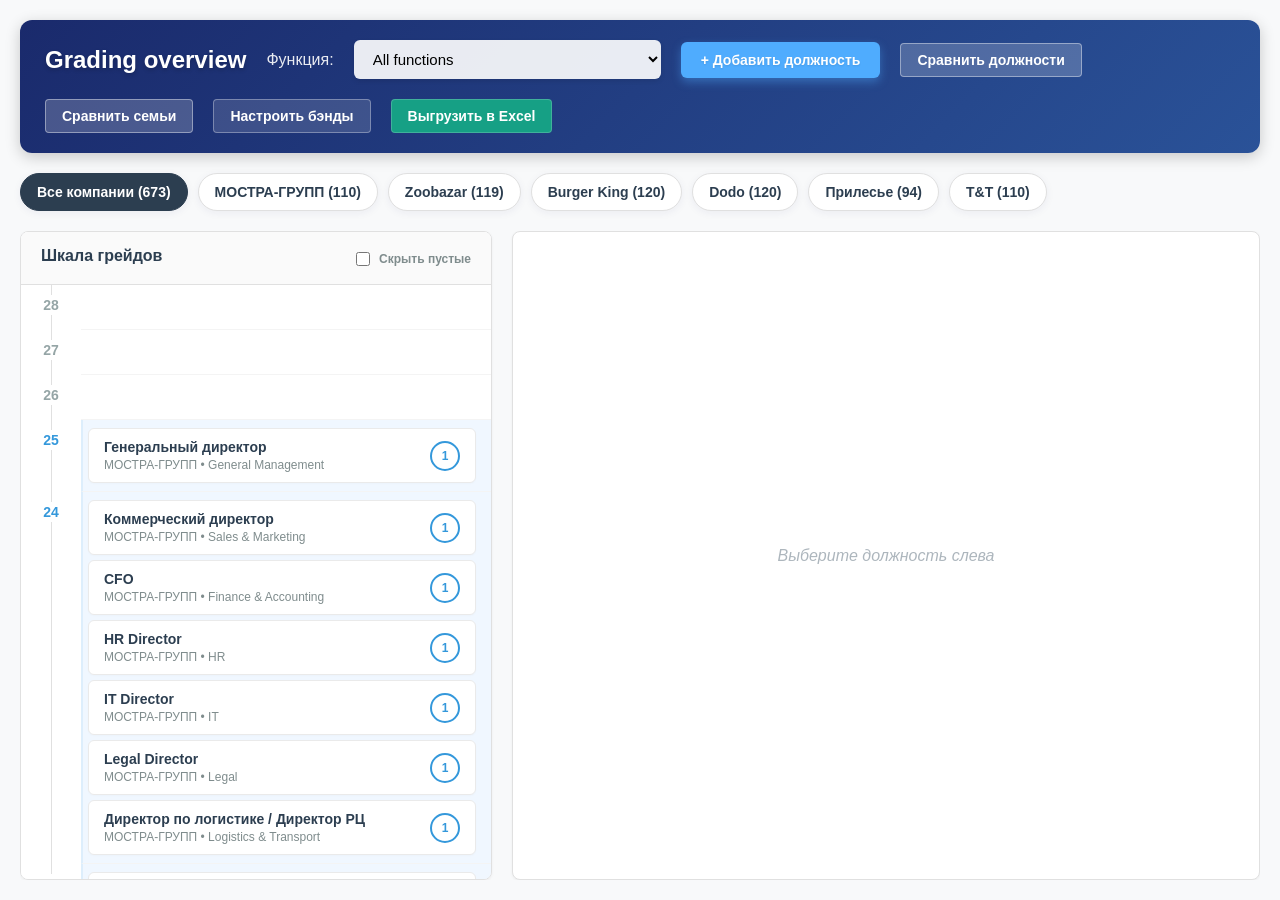
==== grading.html @ 47e670c4 "Initial grading app implementation" ====
<!DOCTYPE html>
<html lang="ru">
<head>
    <meta charset="UTF-8">
    <meta name="viewport" content="width=device-width, initial-scale=1.0">
    <title>Система грейдов (Hay Group) - Полное сравнение</title>
    <link rel="stylesheet" href="styles.css">
</head>
<body>

    <div class="header-controls">
        <h2>Grading overview</h2>
        
        <label for="functionSelect">Функция:</label>
        <select id="functionSelect">
            <option value="all">All functions</option>
        </select>

        <button id="btnAdd" class="btn-add">+ Добавить должность</button>

        <button id="comparePositionsBtn" class="btn-compare">Сравнить должности</button>

        <button id="compareBtn" class="btn-compare">Сравнить семьи</button>

        <button id="manageBandsBtn" class="btn-bands">Настроить бэнды</button>

        <button id="exportExcelBtn" class="btn-export">Выгрузить в Excel</button>
    </div>
    <div class="company-filters" id="companyFilters"></div>

    <div class="main-container">
        <!-- Left Panel -->
        <div class="structure-panel" id="structurePanel">
            <div class="panel-header" id="panelHeader">
                <span id="panelTitle">Шкала грейдов</span>
                <label class="control-checkbox" id="checkboxWrapper">
                    <input type="checkbox" id="hideEmptyGrades">
                    Скрыть пустые
                </label>
            </div>
            <div class="grades-list" id="gradesList">
                <div class="placeholder" style="padding: 20px;">Загрузка должностей</div>
            </div>
        </div>

        <!-- Right Panel -->
        <div class="details-panel" id="detailsPanel">
            <div class="placeholder">Выберите должность слева</div>
        </div>
    </div>

    <!-- Modal Window -->
    <div class="modal-overlay" id="modalOverlay">
        <div class="modal-window">
            <div class="modal-header" id="modalHeaderTitle">Добавление новой должности</div>
            <div class="modal-body">
                <div class="modal-input-group">
                    <label>Название должности</label>
                    <input type="text" id="modalTitle" placeholder="Например: Senior Architect">
                </div>
                
                <div class="modal-input-group">
                    <label>Семья (Функция)</label>
                    <select id="modalFunction">
                        <option value="">-- Выберите --</option>
                    </select>
                </div>

                <div class="modal-input-group">
                    <label>Компания группы</label>
                    <select id="modalCompany">
                        <option value="">-- Выберите --</option>
                    </select>
                </div>

                <div class="modal-input-group">
                    <label>Краткое описание</label>
                    <textarea id="modalDesc" rows="2" placeholder="Основные обязанности"></textarea>
                </div>

                <div style="display: flex; gap: 15px;">
                    <div class="modal-input-group" style="flex:1;">
                        <label>Знания (Know-How)</label>
                        <select id="modalScoreKH"></select>
                    </div>
                    <div class="modal-input-group" style="flex:1;">
                        <label>Решение проблем (%)</label>
                        <select id="modalScorePS"></select>
                    </div>
                    <div class="modal-input-group" style="flex:1;">
                        <label>Короткий профиль</label>
                        <select id="modalShortProfile"></select>
                    </div>
                </div>

                <div class="calculated-grade">
                    <h3 id="modalGradeDisplay">Грейд: -</h3>
                    <div id="modalGradeFormula" style="font-size: 12px; color: #666;">Рассчитывается автоматически от суммы баллов</div>
                </div>
            </div>

            <div class="modal-footer">
                <button id="modalCancelBtn" class="btn-cancel">Отмена</button>
                <button id="modalSaveBtn">Сохранить</button>
            </div>
        </div>
    </div>

    <div class="modal-overlay" id="bandsModalOverlay">
        <div class="modal-window bands-modal-window">
            <div class="modal-header">Настройка агрегированных бэндов</div>
            <div class="modal-body">
                <label class="bands-visibility-toggle">
                    <input type="checkbox" id="hideBandsInScaleCheckbox">
                    Не выводить бэнды
                </label>
                <div class="bands-modal-intro">
                    Создайте собственные бэнды и объедините в них один или несколько грейдов. Шкала грейдов останется без изменений и будет показана рядом.
                </div>
                <div class="bands-editor-list" id="bandsEditorList"></div>
                <button id="addBandRowBtn" class="btn-bands-add">+ Добавить бэнд</button>
            </div>

            <div class="modal-footer">
                <button id="bandsModalCancelBtn" class="btn-cancel">Отмена</button>
                <button id="bandsModalSaveBtn">Сохранить бэнды</button>
            </div>
        </div>
    </div>

    <div class="modal-overlay" id="deleteConfirmOverlay">
        <div class="modal-window confirm-modal-window">
            <div class="modal-header">Удаление должности</div>
            <div class="modal-body">
                <div class="confirm-modal-text" id="deleteConfirmText">
                    Вы уверены, что хотите удалить эту должность?
                </div>
            </div>
            <div class="modal-footer">
                <button id="deleteConfirmCancelBtn" class="btn-cancel">Отмена</button>
                <button id="deleteConfirmSubmitBtn" class="btn-delete-position">Удалить</button>
            </div>
        </div>
    </div>
    <script src="app.js"></script>
</body>
</html>
---- styles.css ----
:root {
    --primary-color: #2c3e50;
    --secondary-color: #3498db;
    --accent-color: #e67e22;
    --bg-color: #f8f9fa;
    --card-bg: #ffffff;
    --text-color: #2c3e50;
    --border-color: #e0e0e0;
    --active-bg: #f0f7ff;
    --success-color: #27ae60;
    --header-bg-start: #1a2a6c;
    --header-bg-end: #2a5298;
    --btn-add-light: #4facfe;
}

body {
    font-family: 'Segoe UI', Tahoma, Geneva, Verdana, sans-serif;
    background-color: var(--bg-color);
    color: var(--text-color);
    margin: 0;
    padding: 20px;
    display: flex;
    flex-direction: column;
    height: 100vh;
    box-sizing: border-box;
}

* {
    scrollbar-width: thin;
    scrollbar-color: rgba(79, 172, 254, 0.45) rgba(79, 172, 254, 0.12);
}

*::-webkit-scrollbar {
    width: 8px;
    height: 8px;
}

*::-webkit-scrollbar-track {
    background: rgba(79, 172, 254, 0.12);
    border-radius: 999px;
}

*::-webkit-scrollbar-thumb {
    background: rgba(79, 172, 254, 0.45);
    border-radius: 999px;
    border: 1px solid rgba(255, 255, 255, 0.35);
}

*::-webkit-scrollbar-thumb:hover {
    background: rgba(79, 172, 254, 0.6);
}

h1,
h2 {
    margin: 0 0 20px 0;
    color: var(--primary-color);
    font-weight: 600;
}

.header-controls {
    background: linear-gradient(135deg, var(--header-bg-start), var(--header-bg-end));
    padding: 20px 25px;
    border-radius: 12px;
    box-shadow: 0 4px 15px rgba(0, 0, 0, 0.2);
    margin-bottom: 20px;
    display: flex;
    align-items: center;
    gap: 20px;
    border: none;
    flex-wrap: wrap;
}

.header-controls h2 {
    color: white;
    margin: 0;
    text-shadow: 0 2px 4px rgba(0, 0, 0, 0.2);
}

.header-controls label {
    color: rgba(255, 255, 255, 0.9);
    font-weight: 500;
}

.header-controls select {
    padding: 10px 15px;
    border-radius: 6px;
    border: none;
    font-size: 15px;
    min-width: 180px;
    background: rgba(255, 255, 255, 0.9);
    cursor: pointer;
    box-shadow: 0 2px 5px rgba(0, 0, 0, 0.1);
}

.company-filters {
    display: flex;
    gap: 10px;
    flex-wrap: wrap;
    margin-bottom: 20px;
}

.company-filter-btn {
    background: white;
    color: var(--primary-color);
    border: 1px solid var(--border-color);
    border-radius: 999px;
    padding: 10px 16px;
    font-weight: 600;
    box-shadow: 0 2px 8px rgba(26, 42, 108, 0.06);
}

.company-filter-btn:hover {
    border-color: var(--secondary-color);
    color: var(--secondary-color);
}

.company-filter-btn.active {
    background: var(--primary-color);
    color: white;
    border-color: var(--primary-color);
}

button {
    background: var(--secondary-color);
    color: white;
    border: none;
    padding: 8px 16px;
    border-radius: 4px;
    cursor: pointer;
    font-size: 14px;
    transition: all 0.3s ease;
}

button:hover {
    transform: translateY(-1px);
    box-shadow: 0 4px 8px rgba(0, 0, 0, 0.2);
}

button:disabled {
    opacity: 0.5;
    cursor: not-allowed;
    transform: none;
    box-shadow: none;
}

.btn-add {
    background: var(--btn-add-light);
    color: white;
    font-weight: 600;
    padding: 10px 20px;
    border-radius: 6px;
    box-shadow: 0 4px 10px rgba(79, 172, 254, 0.4);
    text-shadow: 0 1px 2px rgba(0, 0, 0, 0.1);
    transition: opacity 0.3s, visibility 0.3s;
}

.btn-add:hover {
    background: #6bb9ff;
    box-shadow: 0 6px 15px rgba(79, 172, 254, 0.5);
}

.btn-add.hidden {
    opacity: 0;
    visibility: hidden;
    pointer-events: none;
}

.btn-compare {
    background: rgba(255, 255, 255, 0.2);
    border: 1px solid rgba(255, 255, 255, 0.4);
    font-weight: 600;
}

.btn-compare:hover {
    background: rgba(255, 255, 255, 0.3);
}

.btn-compare.active {
    background: white;
    color: var(--header-bg-start);
}

.btn-export {
    background: #16a085;
    font-weight: 600;
    border: 1px solid rgba(255, 255, 255, 0.18);
}

.btn-export:hover {
    background: #1abc9c;
}

.btn-bands {
    background: rgba(255, 255, 255, 0.14);
    border: 1px solid rgba(255, 255, 255, 0.32);
    font-weight: 600;
}

.btn-bands:hover {
    background: rgba(255, 255, 255, 0.24);
}

.btn-cancel {
    background: #95a5a6;
}

.btn-cancel:hover {
    background: #7f8c8d;
}

.control-checkbox {
    display: flex;
    align-items: center;
    gap: 6px;
    cursor: pointer;
    user-select: none;
    font-size: 12px;
    color: #7f8c8d;
    margin-top: 2px;
}

.control-checkbox input {
    width: 14px;
    height: 14px;
    cursor: pointer;
    accent-color: var(--secondary-color);
}

.control-checkbox.disabled {
    opacity: 0.4;
    cursor: not-allowed;
    pointer-events: none;
}

.main-container {
    display: flex;
    gap: 20px;
    flex: 1;
    overflow: hidden;
}

.structure-panel {
    width: 470px;
    background: var(--card-bg);
    padding: 0;
    border-radius: 8px;
    box-shadow: 0 1px 3px rgba(0, 0, 0, 0.05);
    overflow-y: auto;
    flex-shrink: 0;
    border: 1px solid var(--border-color);
    display: flex;
    flex-direction: column;
    transition: width 0.3s ease, opacity 0.3s ease, margin 0.3s ease;
}

.panel-header {
    padding: 15px 20px;
    border-bottom: 1px solid var(--border-color);
    font-weight: 600;
    color: var(--primary-color);
    background: #fafafa;
    position: sticky;
    top: 0;
    z-index: 5;
    display: flex;
    justify-content: space-between;
    align-items: flex-start;
}

.grades-list {
    padding: 0;
    flex: 1;
}

.filter-list {
    padding: 20px;
    flex: 1;
    display: flex;
    flex-direction: column;
    gap: 10px;
}

.filter-item {
    display: flex;
    align-items: center;
    padding: 12px;
    background: #f8f9fa;
    border-radius: 6px;
    cursor: pointer;
    transition: background 0.2s;
    border: 1px solid transparent;
}

.filter-item:hover {
    background: #f0f2f5;
}

.filter-item input {
    width: 18px;
    height: 18px;
    margin-right: 12px;
    accent-color: var(--secondary-color);
    cursor: pointer;
}

.filter-item label {
    font-weight: 600;
    color: var(--primary-color);
    cursor: pointer;
    flex: 1;
}

.grade-row {
    display: flex;
    min-height: 40px;
    position: relative;
}

.grade-row.hidden-grade {
    display: none;
}

.band-marker {
    width: 60px;
    display: flex;
    align-items: center;
    justify-content: center;
    padding: 8px 6px;
    position: relative;
    flex-shrink: 0;
}

.band-line {
    position: absolute;
    top: 0;
    bottom: 0;
    right: 50%;
    width: 1px;
    background-color: #d7e1ea;
}

.band-marker.has-band {
    padding: 0 6px;
}

.band-marker.has-band .band-line {
    display: none;
}

.band-marker.has-band::before {
    content: "";
    position: absolute;
    inset: 0 6px;
    background: #eef6ff;
    border-left: 1px solid #cfe3f6;
    border-right: 1px solid #cfe3f6;
}

.band-marker.has-band.has-positions::before {
    background: #e6f4ea;
    border-left-color: #bfdfc5;
    border-right-color: #bfdfc5;
}

.band-marker.has-band.band-single::before {
    top: 4px;
    bottom: 4px;
    border: 1px solid #cfe3f6;
    border-radius: 12px;
}

.band-marker.has-band.has-positions.band-single::before {
    border-color: #bfdfc5;
}

.band-marker.has-band.band-start::before {
    top: 4px;
    border-top: 1px solid #cfe3f6;
    border-top-left-radius: 12px;
    border-top-right-radius: 12px;
}

.band-marker.has-band.has-positions.band-start::before {
    border-top-color: #bfdfc5;
}

.band-marker.has-band.band-middle::before {
    top: 0;
    bottom: 0;
}

.band-marker.has-band.band-end::before {
    bottom: 4px;
    border-bottom: 1px solid #cfe3f6;
    border-bottom-left-radius: 12px;
    border-bottom-right-radius: 12px;
}

.band-marker.has-band.has-positions.band-end::before {
    border-bottom-color: #bfdfc5;
}

.band-name {
    position: relative;
    z-index: 1;
    color: #24608d;
    padding: 6px 4px;
    font-size: 10px;
    font-weight: 700;
    text-align: center;
    line-height: 1.2;
    max-width: 100%;
    word-break: break-word;
}

.band-marker.has-positions .band-name {
    color: #2f6f3e;
}

.grade-marker {
    width: 60px;
    display: flex;
    flex-direction: column;
    align-items: center;
    padding-top: 10px;
    position: relative;
    flex-shrink: 0;
}

.grade-number {
    font-weight: bold;
    color: #95a5a6;
    font-size: 14px;
    z-index: 2;
    background: var(--card-bg);
    padding: 2px 0;
}

.grade-row.has-positions .grade-number {
    color: var(--secondary-color);
}

.grade-line {
    position: absolute;
    top: 0;
    bottom: 0;
    left: 50%;
    width: 1px;
    background-color: #e0e0e0;
    z-index: 1;
}

.grade-content {
    flex: 1;
    padding: 8px 15px 8px 5px;
    border-bottom: 1px solid #f4f4f4;
    display: flex;
    flex-direction: column;
    gap: 5px;
    transition: background 0.3s ease;
}

.grade-content.active-bg {
    background-color: var(--active-bg);
    border-left: 2px solid rgba(52, 152, 219, 0.1);
}

.position-card {
    background: white;
    border: 1px solid #eaeaea;
    border-radius: 6px;
    padding: 10px 15px;
    cursor: pointer;
    transition: all 0.2s ease;
    box-shadow: 0 1px 2px rgba(0, 0, 0, 0.02);
    display: flex;
    justify-content: space-between;
    align-items: center;
    width: 100%;
    color: inherit;
    text-align: left;
}

.position-text {
    display: flex;
    flex-direction: column;
    gap: 3px;
}

.position-card:hover {
    border-color: var(--secondary-color);
    box-shadow: 0 2px 6px rgba(52, 152, 219, 0.15);
    transform: translateY(-1px);
}

.position-card.active {
    border-left: 3px solid var(--secondary-color);
    background: white;
    border-top-color: var(--secondary-color);
    border-right-color: var(--secondary-color);
    border-bottom-color: var(--secondary-color);
    box-shadow: 0 2px 8px rgba(52, 152, 219, 0.2);
}

.position-title {
    font-weight: 600;
    font-size: 14px;
    color: var(--primary-color);
}

.position-company {
    font-size: 12px;
    color: #7f8c8d;
}

.emp-count-badge {
    background: transparent;
    color: var(--secondary-color);
    width: 26px;
    height: 26px;
    border-radius: 50%;
    display: flex;
    align-items: center;
    justify-content: center;
    font-size: 12px;
    font-weight: bold;
    flex-shrink: 0;
    margin-left: 10px;
    border: 2px solid var(--secondary-color);
    box-shadow: none;
}

.empty-placeholder {
    color: transparent;
    padding: 5px;
}

.details-panel {
    flex: 1;
    background: var(--card-bg);
    padding: 25px;
    border-radius: 8px;
    box-shadow: 0 1px 3px rgba(0, 0, 0, 0.05);
    overflow-y: auto;
    border: 1px solid var(--border-color);
    position: relative;
    display: flex;
    flex-direction: column;
}

.placeholder {
    height: 100%;
    display: flex;
    align-items: center;
    justify-content: center;
    color: #adb6bd;
    font-style: italic;
}

.comparison-container {
    display: flex;
    gap: 15px;
    height: 100%;
    align-items: stretch;
    width: 100%;
}

.position-comparison-container {
    display: flex;
    gap: 16px;
    width: 100%;
    height: 100%;
    align-items: stretch;
}

.position-compare-column {
    flex: 1;
    min-width: 0;
    background: #fcfcfc;
    border: 1px solid #e0e6ed;
    border-radius: 12px;
    display: flex;
    flex-direction: column;
    overflow: hidden;
}

.position-compare-header {
    padding: 12px;
    border-bottom: 1px solid #e6ebf0;
    background: linear-gradient(180deg, #f9fbfd 0%, #f3f7fa 100%);
}

.position-compare-title {
    font-weight: 700;
    color: var(--primary-color);
    margin-bottom: 8px;
}

.position-compare-selector {
    display: grid;
    grid-template-columns: repeat(3, minmax(0, 1fr));
    gap: 8px;
}

.position-compare-select {
    width: 100%;
    min-width: 0;
    padding: 9px 10px;
    border-radius: 9px;
    border: 1px solid #d7e1ea;
    background: white;
    font-size: 13px;
    color: var(--primary-color);
}

.position-compare-body {
    flex: 1;
    overflow-y: auto;
    padding: 18px;
}

.compare-position-placeholder {
    height: 100%;
    display: flex;
    align-items: center;
    justify-content: center;
    color: #adb6bd;
    text-align: center;
    line-height: 1.5;
}

.compare-column {
    flex: 1;
    background: #fcfcfc;
    border: 1px solid #e0e0e0;
    border-radius: 6px;
    display: flex;
    flex-direction: column;
    overflow: hidden;
    min-width: 200px;
}

.compare-header {
    background: #f4f6f8;
    padding: 10px;
    text-align: center;
    border-bottom: 1px solid #e0e0e0;
    color: var(--primary-color);
}

.compare-family-name {
    font-weight: 700;
}

.compare-company-name {
    margin-top: 4px;
    font-size: 12px;
    color: #7f8c8d;
}

.compare-body {
    flex: 1;
    overflow-y: auto;
    padding: 0 10px;
}

.mini-grade-row {
    display: flex;
    align-items: center;
    min-height: 30px;
    border-bottom: 1px solid #f0f0f0;
}

.mini-grade-num {
    width: 30px;
    font-size: 12px;
    font-weight: bold;
    color: #95a5a6;
    text-align: right;
    padding-right: 10px;
    flex-shrink: 0;
}

.mini-grade-content {
    flex: 1;
    padding: 4px 0;
}

.mini-pos-card {
    background: white;
    border: 1px solid #eee;
    border-left: 3px solid var(--secondary-color);
    padding: 4px 8px;
    font-size: 11px;
    border-radius: 3px;
    margin-bottom: 2px;
    white-space: nowrap;
    overflow: hidden;
    text-overflow: ellipsis;
    display: flex;
    justify-content: space-between;
    align-items: center;
}

.mini-emp-badge {
    background: transparent;
    color: var(--secondary-color);
    font-size: 9px;
    padding: 1px 5px;
    border-radius: 10px;
    margin-left: 5px;
    font-weight: bold;
    border: 1px solid var(--secondary-color);
}

.mini-empty {
    height: 20px;
}

.form-group {
    margin-bottom: 20px;
}

.details-actions {
    display: flex;
    gap: 10px;
    flex-wrap: wrap;
    margin-bottom: 16px;
}

.form-group label {
    display: block;
    margin-bottom: 8px;
    font-weight: 600;
    font-size: 14px;
}

.position-description-box {
    padding: 12px 14px;
    min-height: 74px;
    border: 1px solid #e0e6ed;
    border-radius: 10px;
    background: #f9fbfd;
    color: #52616f;
    line-height: 1.5;
    white-space: pre-wrap;
}

.details-header {
    display: flex;
    align-items: flex-start;
    justify-content: space-between;
    gap: 20px;
    margin-bottom: 14px;
}

.details-title-wrap {
    min-width: 0;
}

.details-title {
    margin: 0;
    font-size: 30px;
    line-height: 1.1;
    color: var(--primary-color);
}

.details-grade-wrap {
    flex-shrink: 0;
    min-width: 140px;
    padding: 14px 16px;
    border-radius: 14px;
    background: linear-gradient(180deg, #eff7ff 0%, #deefff 100%);
    border: 1px solid #c8ddf2;
    text-align: center;
    box-shadow: 0 10px 24px rgba(31, 58, 95, 0.08);
}

.details-grade-label {
    font-size: 11px;
    font-weight: 700;
    letter-spacing: 0.08em;
    text-transform: uppercase;
    color: #5f7991;
    margin-bottom: 8px;
}

.details-grade-value {
    font-size: 34px;
    line-height: 1;
    font-weight: 800;
    color: #1e5f95;
}

.position-meta {
    margin-top: 8px;
    margin-bottom: 0;
    color: #7f8c8d;
    font-size: 13px;
    line-height: 1.45;
}

.btn-edit-position {
    background: #eef6ff;
    color: #24608d;
    border: 1px solid #c7ddf2;
    font-weight: 700;
}

.btn-edit-position:hover {
    background: #e1f0ff;
    box-shadow: none;
}

.btn-delete-position {
    background: #fff5f5;
    color: #b54747;
    border: 1px solid #efcaca;
    font-weight: 700;
}

.btn-delete-position:hover {
    background: #ffe9e9;
    box-shadow: none;
}

.btn-editor-inline {
    background: white;
    color: #7a8794;
    border: 1px solid #d5e1ec;
    font-weight: 700;
}

.btn-editor-inline:hover {
    background: #f7fafc;
    box-shadow: none;
}

.btn-editor-inline.active {
    background: #eef6ff;
    color: #24608d;
    border-color: #c7ddf2;
}

textarea {
    width: 100%;
    padding: 10px;
    border: 1px solid #e0e0e0;
    border-radius: 4px;
    box-sizing: border-box;
    font-family: inherit;
    font-size: 14px;
    line-height: 1.5;
}

textarea:focus {
    border-color: var(--secondary-color);
    outline: none;
}

.chart-container {
    margin-top: 24px;
    padding: 18px;
    background: #fdfdfd;
    border: 1px solid var(--border-color);
    border-radius: 8px;
}

.chart-container h3 {
    margin: 0 0 12px 0;
    font-size: 17px;
    line-height: 1.2;
}

.score-row {
    display: flex;
    flex-direction: column;
    align-items: stretch;
    gap: 10px;
    margin-bottom: 12px;
    padding: 14px 16px;
    border-radius: 14px;
    background: linear-gradient(180deg, #ffffff 0%, #f8fbff 100%);
    border: 1px solid #dbe7f3;
    box-shadow: 0 10px 24px rgba(31, 58, 95, 0.08);
}

.score-header {
    width: 100%;
    display: flex;
    align-items: flex-start;
    justify-content: space-between;
    gap: 12px;
    flex-wrap: nowrap;
}

.score-label {
    font-weight: 700;
    font-size: 12px;
    letter-spacing: 0.04em;
    text-transform: uppercase;
    color: #5f6f82;
    width: 100%;
}

.score-bar-container {
    background: linear-gradient(180deg, #eaf0f6 0%, #dfe8f1 100%);
    height: 10px;
    border-radius: 999px;
    overflow: hidden;
    width: 100%;
    box-shadow: inset 0 1px 2px rgba(31, 58, 95, 0.12);
}

.score-bar {
    height: 100%;
    border-radius: 999px;
    transition: width 1s ease-in-out;
    box-shadow: 0 4px 12px rgba(0, 0, 0, 0.18);
}

.score-value {
    flex-shrink: 0;
    font-weight: 700;
    font-size: 17px;
    line-height: 1;
    color: var(--primary-color);
    text-align: right;
    white-space: nowrap;
}

.total-score {
    margin-top: 16px;
    padding: 15px 18px;
    background: linear-gradient(180deg, #f5f9fd 0%, #ebf4fb 100%);
    color: var(--primary-color);
    border-radius: 14px;
    text-align: center;
    font-size: 22px;
    font-weight: 800;
    border: 1px solid #d5e3ef;
    box-shadow: 0 10px 24px rgba(31, 58, 95, 0.08);
}

.score-breakdown {
    font-size: 12px;
    color: #7f8c8d;
    margin-top: 5px;
    font-weight: 500;
}

.modal-overlay {
    position: fixed;
    top: 0;
    left: 0;
    width: 100%;
    height: 100%;
    background: rgba(0, 0, 0, 0.6);
    display: none;
    justify-content: center;
    align-items: center;
    z-index: 1000;
}

.modal-overlay.active {
    display: flex;
}

.modal-window {
    background: white;
    padding: 30px;
    border-radius: 10px;
    width: 500px;
    max-width: 90%;
    box-shadow: 0 10px 25px rgba(0, 0, 0, 0.2);
    animation: slideIn 0.3s ease;
}

.bands-modal-window {
    width: 500px;
    max-width: 90%;
    max-height: calc(100vh - 48px);
    overflow-y: auto;
}

.confirm-modal-window {
    width: 420px;
    max-width: 90%;
}

@keyframes slideIn {
    from {
        transform: translateY(-20px);
        opacity: 0;
    }

    to {
        transform: translateY(0);
        opacity: 1;
    }
}

.modal-header {
    font-size: 20px;
    margin-bottom: 20px;
    font-weight: 600;
    color: var(--primary-color);
}

.modal-body {
    display: flex;
    flex-direction: column;
    gap: 15px;
}

.modal-input-group label {
    display: block;
    margin-bottom: 5px;
    font-size: 14px;
    font-weight: 600;
}

.modal-input-group input,
.modal-input-group select,
.modal-input-group textarea {
    width: 100%;
    box-sizing: border-box;
    padding: 12px;
    font-size: 15px;
    border: 1px solid #f0f0f0;
    background: #f9f9f9;
    border-radius: 6px;
    transition: all 0.2s;
}

.modal-input-group input:focus,
.modal-input-group select:focus,
.modal-input-group textarea:focus {
    border-color: #d0e3f0;
    background: white;
    outline: none;
    box-shadow: 0 0 0 2px rgba(52, 152, 219, 0.1);
}

.calculated-grade {
    background: #e8f4fc;
    padding: 15px;
    border-radius: 6px;
    text-align: center;
    border: 1px dashed var(--secondary-color);
}

.calculated-grade h3 {
    margin: 0 0 5px 0;
    color: var(--secondary-color);
}

.bands-modal-intro {
    margin-bottom: 4px;
    color: #52616f;
    line-height: 1.5;
}

.bands-visibility-toggle {
    display: flex;
    align-items: center;
    gap: 8px;
    padding: 10px 12px;
    border: 1px solid #d9e4ee;
    border-radius: 12px;
    background: #f8fbfe;
    font-size: 14px;
    font-weight: 600;
    color: var(--primary-color);
}

.bands-visibility-toggle input {
    margin: 0;
    width: 16px;
    height: 16px;
    accent-color: var(--secondary-color);
}

.confirm-modal-text {
    color: #52616f;
    line-height: 1.6;
    font-size: 15px;
}

.bands-editor-list {
    display: flex;
    flex-direction: column;
    gap: 16px;
}

.band-editor-card {
    border: 1px solid #d9e4ee;
    border-radius: 18px;
    background: linear-gradient(180deg, #ffffff 0%, #f8fbfe 100%);
    padding: 18px;
    box-shadow: 0 12px 28px rgba(31, 58, 95, 0.07);
}

.band-editor-header {
    display: flex;
    align-items: flex-start;
    justify-content: space-between;
    gap: 18px;
    margin-bottom: 16px;
}

.band-editor-heading {
    flex: 1;
    min-width: 0;
}

.band-editor-name-input,
.band-editor-description-input {
    width: 100%;
    box-sizing: border-box;
    border: 1px solid #d9e4ee;
    background: white;
    border-radius: 12px;
    transition: border-color 0.2s, box-shadow 0.2s, background 0.2s;
}

.band-editor-name-input {
    padding: 14px 16px;
    font-size: 20px;
    font-weight: 700;
    color: var(--primary-color);
    margin-bottom: 10px;
}

.band-editor-description-input {
    min-height: 72px;
    padding: 12px 14px;
    font-size: 14px;
    line-height: 1.5;
    color: #516170;
    resize: vertical;
}

.band-editor-name-input:focus,
.band-editor-description-input:focus {
    border-color: #c2d9ec;
    box-shadow: 0 0 0 4px rgba(52, 152, 219, 0.10);
    outline: none;
}

.band-remove-btn {
    background: white;
    color: #7a8794;
    border: 1px solid #d9e4ee;
    border-radius: 12px;
    padding: 10px 14px;
    flex-shrink: 0;
}

.band-remove-btn:hover {
    background: #f7fafc;
    border-color: #c9d7e5;
    box-shadow: none;
}

.band-range-row {
    display: grid;
    grid-template-columns: repeat(2, minmax(0, 1fr));
    gap: 12px;
}

.band-range-field {
    display: flex;
    flex-direction: column;
    gap: 6px;
}

.band-range-field label {
    margin: 0;
    font-size: 12px;
    font-weight: 700;
    letter-spacing: 0.04em;
    text-transform: uppercase;
    color: #6a7a89;
}

.band-range-field select {
    width: 100%;
    box-sizing: border-box;
    padding: 12px 14px;
    border: 1px solid #d9e4ee;
    background: white;
    border-radius: 12px;
    font-size: 15px;
}

.band-range-hint {
    margin-top: 10px;
    color: #748392;
    font-size: 13px;
    line-height: 1.45;
}

.btn-bands-add {
    margin-top: 16px;
    background: linear-gradient(180deg, #eff7ff 0%, #e5f1ff 100%);
    color: #24608d;
    border: 1px dashed #8dbce2;
    border-radius: 14px;
    padding: 14px 18px;
    font-weight: 700;
}

.btn-bands-add:hover {
    background: #e1f0ff;
    box-shadow: none;
}

.bands-empty-state {
    padding: 18px;
    border: 1px dashed #cbd5df;
    border-radius: 10px;
    background: #fafcfe;
    color: #667684;
    line-height: 1.5;
}

.modal-footer {
    margin-top: 20px;
    display: flex;
    justify-content: flex-end;
    gap: 10px;
}
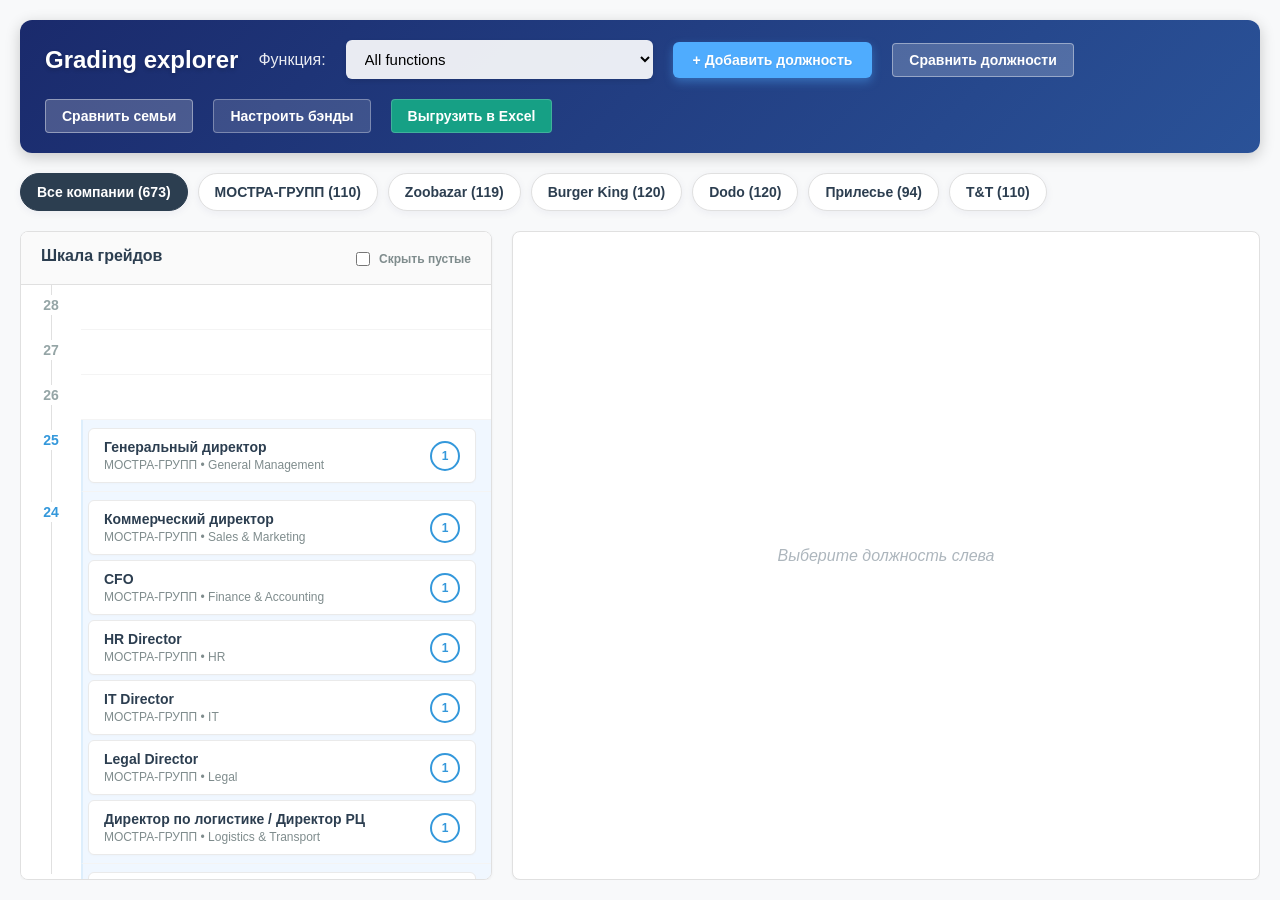
==== commit 5ea3c1a8: "Update grading.html" ====
--- a/grading.html
+++ b/grading.html
@@ -9,7 +9,7 @@
 <body>
 
     <div class="header-controls">
-        <h2>Grading overview</h2>
+        <h2>Grading explorer</h2>
         
         <label for="functionSelect">Функция:</label>
         <select id="functionSelect">
